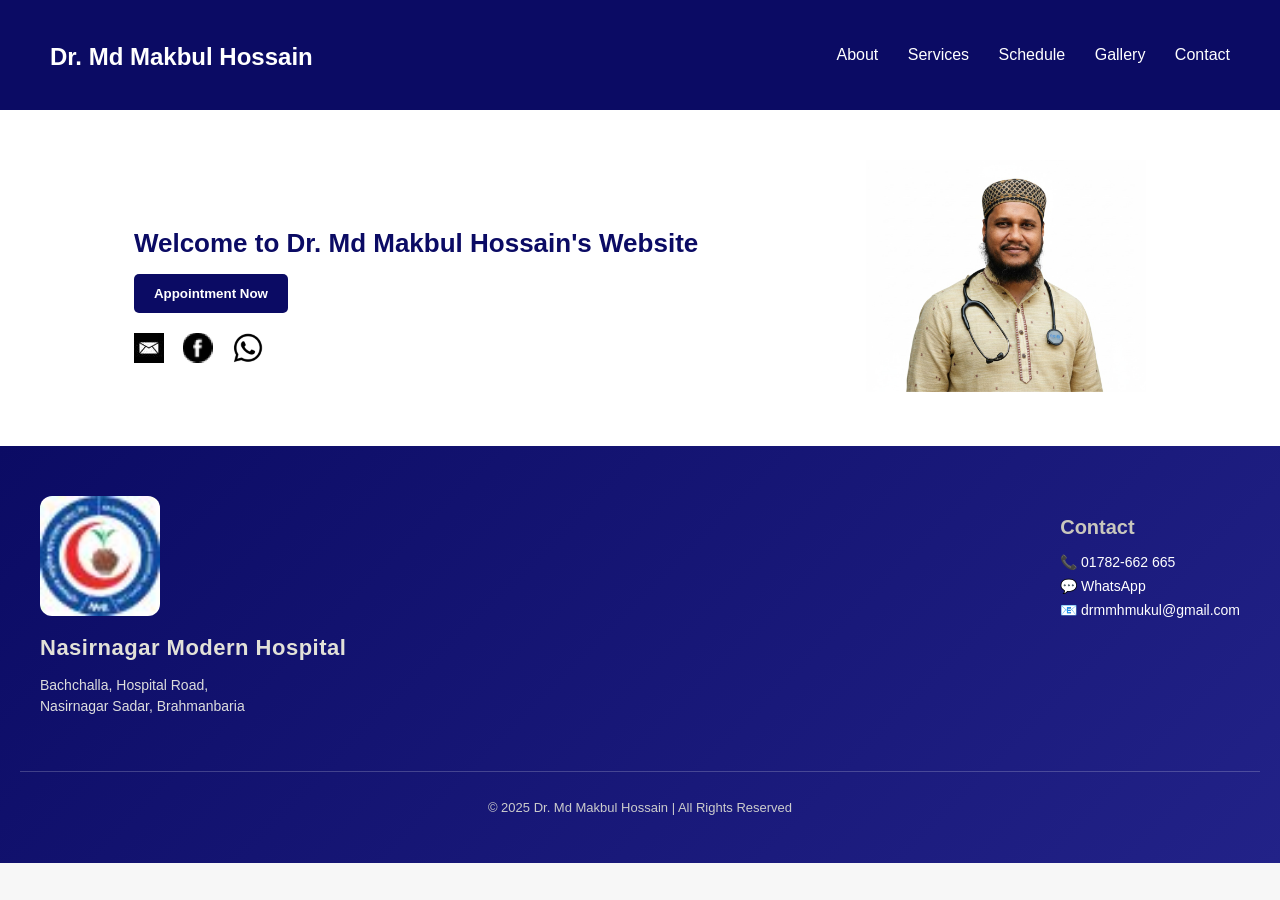
==== index.html @ 7a0e503d "Initial-Cleaned All files" ====
<!DOCTYPE html>
<html lang="en">
<head>
  <meta charset="UTF-8" />
  <meta name="viewport" content="width=device-width, initial-scale=1.0"/>
  <title>DR.MD MAKBUL HOSSAIN - personal website</title>
  <link rel="stylesheet" href="assets/style.css">
  <link rel="stylesheet" href="assets/ome.css">
  <link rel="stylesheet" href="assets/ipti.css">
  <link rel="stylesheet" href="assets/maliha.css">
</head>
<body>

<body>

<!-- Header -->
  <header>
    <h1><a href="index.html">Dr. Md Makbul Hossain</a></h1>
    <nav>
      <a href="about.html">About</a>
      <a href="service.html">Services</a>
      <a href="schedule.html">Schedule</a>
      <a href="gallery.html">Gallery</a>
      <a href="contact.html">Contact</a>
    </nav>
  </header>

  <!-- Hero Section -->
  <section class="hero" id="home">
    <div class="hero-text">
      <h2>Welcome to Dr. Md Makbul Hossain's Website</h2>
      <button class="btn" onclick="window.location.href='contact.html'">Appointment Now</button>


      <div class="social-icons">
        <img src="image/msg.jpg" alt="message">
        <img src="image/facebookk.png" alt="facebook">
        <img src="image/whatsappp.png" alt="whatsapp">
      </div>
    </div>
    <div class="hero-img">
      <img src="image/dr1.jpg" alt="Doctor" width="280">
    </div>
  </section>

 <!-- Where footer will appear -->
<div id="footer"></div>

<!-- Load footer.html -->
<script>
  fetch("footer.html")
    .then(response => response.text())
    .then(data => {
      document.getElementById("footer").innerHTML = data;
    });
</script>

</body>
</html>
---- assets/style.css ----
/* =====================================================
   GLOBAL STYLES (Shared across all pages)
===================================================== */
body {
  font-family: Arial, sans-serif;
  margin: 0;
  padding: 0;
  background: #f7f7f7;
  color: #333;
}

h2 {
  color: #0b0b64;
  margin-bottom: 10px;
}

a {
  text-decoration: none;
}

/* =====================================================
   HEADER & NAVBAR (Shared + Hover Effects)
===================================================== */
header {
  display: flex;
  justify-content: space-between;
  align-items: center;
  padding: 15px 50px;
  background-color: #0b0b64; /* Navy blue */
  color: white;
}

header h1 a {
  color: white;
  font-size: 24px;
  font-weight: bold;
  transition: transform 0.3s ease, color 0.3s ease;
}

header h1 a:hover {
  transform: scale(1.15) rotate(-3deg);
  color: #eeede7; /* Gold color on hover */
}

header nav a {
  color: white;
  margin-left: 25px;
  font-weight: 500;
  position: relative;
  padding: 5px 0;
  transition: all 0.3s ease;
}

/* Animated underline for nav links */
header nav a::after {
  content: '';
  position: absolute;
  width: 0;
  height: 2px;
  bottom: 0;
  left: 50%;
  background-color: #eeebdd;
  transition: all 0.3s ease;
  border-radius: 1px;
}

header nav a:hover::after {
  width: 100%;
  left: 0;
}

header nav a:hover {
  transform: translateY(-5px) scale(1.05);
  color: #e4e2d8;
  text-shadow: 0 0 8px #e9e6d9, 0 0 12px #fff;
}



/* =====================================================
   FOOTER (Shared / Enhanced Premium Look)
===================================================== */
.footer {
  background: linear-gradient(135deg, #0b0b64, #222288);
  color: #fff;
  padding: 50px 20px 20px;
  font-family: 'Arial', sans-serif;
  position: relative;
}

.footer-container {
  display: flex;
  flex-wrap: wrap;
  justify-content: space-between;
  max-width: 1200px;
  margin: 0 auto;
  gap: 30px;
}

/* Logo Section */
.footer-logo img {
  width: 120px;
  border-radius: 12px;
  margin-bottom: 15px;
  transition: transform 0.3s ease;
}

.footer-logo img:hover {
  transform: scale(1.1);
}

.footer-logo h3 {
  margin: 0 0 10px;
  font-size: 22px;
  font-weight: bold;
  letter-spacing: 0.5px;
  color: #e2e1d8;
}

.footer-logo p {
  line-height: 1.5;
  color: #ddd;
  font-size: 14px;
}

/* Contact Section */
.footer-contact h3 {
  font-size: 20px;
  margin-bottom: 15px;
  color: #c9c7bd;
}

.footer-contact p {
  margin: 8px 0;
  font-size: 14px;
  transition: color 0.3s ease;
}

.footer-contact a {
  color: #fff;
  transition: color 0.3s ease, transform 0.3s ease;
}

.footer-contact a:hover {
  color: #c7c6c2;
  transform: translateX(5px);
}

/* Footer Bottom Bar */
.footer-bottom {
  text-align: center;
  padding: 15px 10px;
  margin-top: 40px;
  border-top: 1px solid rgba(255,255,255,0.2);
  font-size: 13px;
  color: #ccc;
}

/* =====================================================
   RESPONSIVE - HEADER & NAVBAR (Shared)
===================================================== */
@media (max-width: 768px) {
  header {
    flex-direction: column;
    gap: 15px;
    text-align: center;
  }

  header nav a {
    margin-left: 10px;
  }
}



/* =====================================================
   RESPONSIVE - FOOTER (Shared)
===================================================== */
@media (max-width: 768px) {
  .footer-container {
    flex-direction: column;
    align-items: center;
    text-align: center;
  }

  .footer-logo img {
    margin-bottom: 20px;
  }

  .footer-logo h3, .footer-contact h3 {
    font-size: 18px;
  }
}
---- assets/ome.css ----
/* =====================================================
   HERO SECTION (index.html)
===================================================== */
.hero {
  display: flex;
  align-items: center;
  justify-content: space-around;
  padding: 50px;
  background: white;
}

.hero-text {
  max-width: 50%;
}

.hero-text h2 {
  font-size: 26px;
  margin-bottom: 15px;
}

.btn {
  background: #0b0b64;
  color: white;
  padding: 12px 20px;
  border: none;
  border-radius: 5px;
  cursor: pointer;
  font-weight: bold;
  transition: background 0.3s ease;
}

.btn:hover {
  background: #222288;
}

/* Social Icons */
.social-icons {
  margin-top: 20px;
}

.social-icons img {
  margin-right: 15px;
  width: 30px;
  cursor: pointer;
}

/* =====================================================
   RESPONSIVE - HERO SECTION (index.html)
===================================================== */
@media (max-width: 768px) {
  .hero {
    flex-direction: column;
    text-align: center;
    padding: 30px;
  }

  .hero-text {
    max-width: 100%;
    margin-bottom: 20px;
  }
}

@media (max-width: 480px) {
  .hero-text h2 {
    font-size: 22px;
  }

  .btn {
    padding: 10px 16px;
    font-size: 14px;
  }

  .hero-img img {
    width: 220px;
  }
}


/* =====================================================
   ABOUT SECTION (about.html / index.html)
===================================================== */
.about {
  display: flex;
  justify-content: space-between;
  align-items: flex-start;
  padding: 50px;
  background: white;
  margin-top: 20px;
}

.about-text {
  width: 60%;
}

.about-img img {
  width: 280px;
  border-radius: 10px;
}

.credentials,
.philosophy {
  margin-top: 20px;
}



/* =====================================================
   RESPONSIVE - ABOUT SECTION (about.html / index.html)
===================================================== */
@media (max-width: 768px) {
  .about {
    flex-direction: column;
    align-items: center;
    padding: 30px 20px;
  }

  .about-text {
    width: 100%;
  }

  .about-img img {
    margin-top: 20px;
  }
}

@media (max-width: 480px) {
  .about-text h2 {
    font-size: 24px;
  }
}
---- assets/ipti.css ----
/* =====================================================
   SERVICES PAGE (service.html)
===================================================== */
#services h2 {
  text-align: center;
  font-size: 32px;
  margin: 50px 0 30px;
  font-weight: bold;
  color: #0b0b64;
}

#services .grid {
  display: grid;
  grid-template-columns: repeat(auto-fit, minmax(280px, 1fr));
  gap: 30px;
  padding: 0 50px 50px;
}

#services .card img {
  width: 100%;
  height: 200px;
  object-fit: cover;
  transition: transform 0.3s ease, filter 0.3s ease;
}

#services .card-content h3 {
  font-size: 20px;
  margin-bottom: 15px;
  font-weight: 600;
}

#services .card-content a {
  display: inline-block;
  padding: 10px 22px;
  border-radius: 6px;
  font-weight: bold;
  transition: all 0.3s ease;
}

#services .card-content a:hover {
  background: #ffd700;
  color: #0b0b64;
  transform: scale(1.05);
  box-shadow: 0 4px 15px rgba(0,0,0,0.2);
}

#services .card:hover img {
  transform: scale(1.05);
  filter: brightness(1.05);
}




/* =====================================================
   RESPONSIVE - SERVICES PAGE (service.html)
===================================================== */
@media (max-width: 768px) {
  #services .grid {
    padding: 0 30px 30px;
  }
}

@media (max-width: 480px) {
  #services h2 {
    font-size: 26px;
    margin: 40px 0 20px;
  }

  #services .card-content h3 {
    font-size: 18px;
  }

  #services .card-content a {
    padding: 8px 16px;
    font-size: 14px;
  }

  #services .card img {
    height: 180px;
  }
}

/* =====================================================
   GALLERY / CHARITY /  (grid layout)
===================================================== */
section h2 {
  text-align: center;
  font-size: 28px;
  margin: 40px 0 20px;
  color: #0b0b64;
}

.grid {
  display: grid;
  grid-template-columns: repeat(auto-fit, minmax(280px, 1fr));
  gap: 30px;
  padding: 0 50px 50px;
}

.card {
  background: #fff;
  border-radius: 10px;
  overflow: hidden;
  box-shadow: 0 6px 15px rgba(0,0,0,0.1);
  transition: transform 0.3s ease, box-shadow 0.3s ease;
  position: relative;
}

.card img {
  width: 100%;
  display: block;
  transition: transform 0.3s ease;
}

.card-content {
  padding: 20px;
  text-align: center;
}

.card-content h3 {
  margin-bottom: 15px;
  color: #0b0b64;
}

.card-content a {
  text-decoration: none;
  color: #fff;
  background: #0b0b64;
  padding: 10px 20px;
  border-radius: 5px;
  font-weight: bold;
  transition: background 0.3s ease, transform 0.3s ease;
}

.card-content a:hover {
  background: #ffd700;
  color: #0b0b64;
  transform: scale(1.05);
}

.card:hover {
  transform: translateY(-10px);
  box-shadow: 0 12px 25px rgba(0,0,0,0.2);
}

.card:hover img {
  transform: scale(1.05);
}




/* =====================================================
   RESPONSIVE - GALLERY / CHARITY / 
===================================================== */
@media (max-width: 768px) {
  .grid {
    padding: 0 30px 30px;
    gap: 20px;
  }
}

@media (max-width: 480px) {
  section h2 {
    font-size: 26px;
    margin: 30px 0 15px;
  }

  .card-content h3 {
    font-size: 18px;
    margin-bottom: 10px;
  }

  .card-content a {
    padding: 8px 16px;
    font-size: 14px;
  }

  .card img {
    height: 180px;
  }
}
---- assets/maliha.css ----
/* =====================================================
   SCHEDULE PAGE (schedule.html)
===================================================== */
body.schedule-page {
  background: #f5f8fc;
  color: #222;
}

.container {
  max-width: 900px;
  margin: 30px auto;
  background: white;
  padding: 30px;
  border-radius: 10px;
  box-shadow: 0px 0px 10px rgba(0,0,0,0.1);
}

.doctor-info {
  display: flex;
  align-items: center;
  justify-content: space-between;
  flex-wrap: wrap;
  margin-bottom: 30px;
}

.doctor-info img {
  width: 200px;
  border-radius: 10px;
}

.doctor-details {
  max-width: 600px;
}

.schedule, .contact {
  padding: 20px;
  margin: 20px 0;
  border-radius: 8px;
}

.schedule {
  background: #eaf3ff;
  border-left: 5px solid #0b4c9c;
}

.schedule h3, .contact h3 {
  margin-top: 0;
  color: #0b4c9c;
}

.highlight {
  font-weight: bold;
  color: #0b4c9c;
}

/* =====================================================
   RESPONSIVE - SCHEDULE PAGE (schedule.html)
===================================================== */
@media (max-width: 768px) {
  .doctor-info {
    flex-direction: column;
    align-items: center;
  }

  .doctor-info img {
    margin-bottom: 20px;
  }

  .container {
    padding: 20px;
  }
}

@media (max-width: 480px) {
  .doctor-details h2 {
    font-size: 20px;
  }

  .schedule, .contact {
    padding: 15px;
  }
}


/* =====================================================
   CONTACT PAGE (contact.html)
===================================================== */

/*............code...........*/
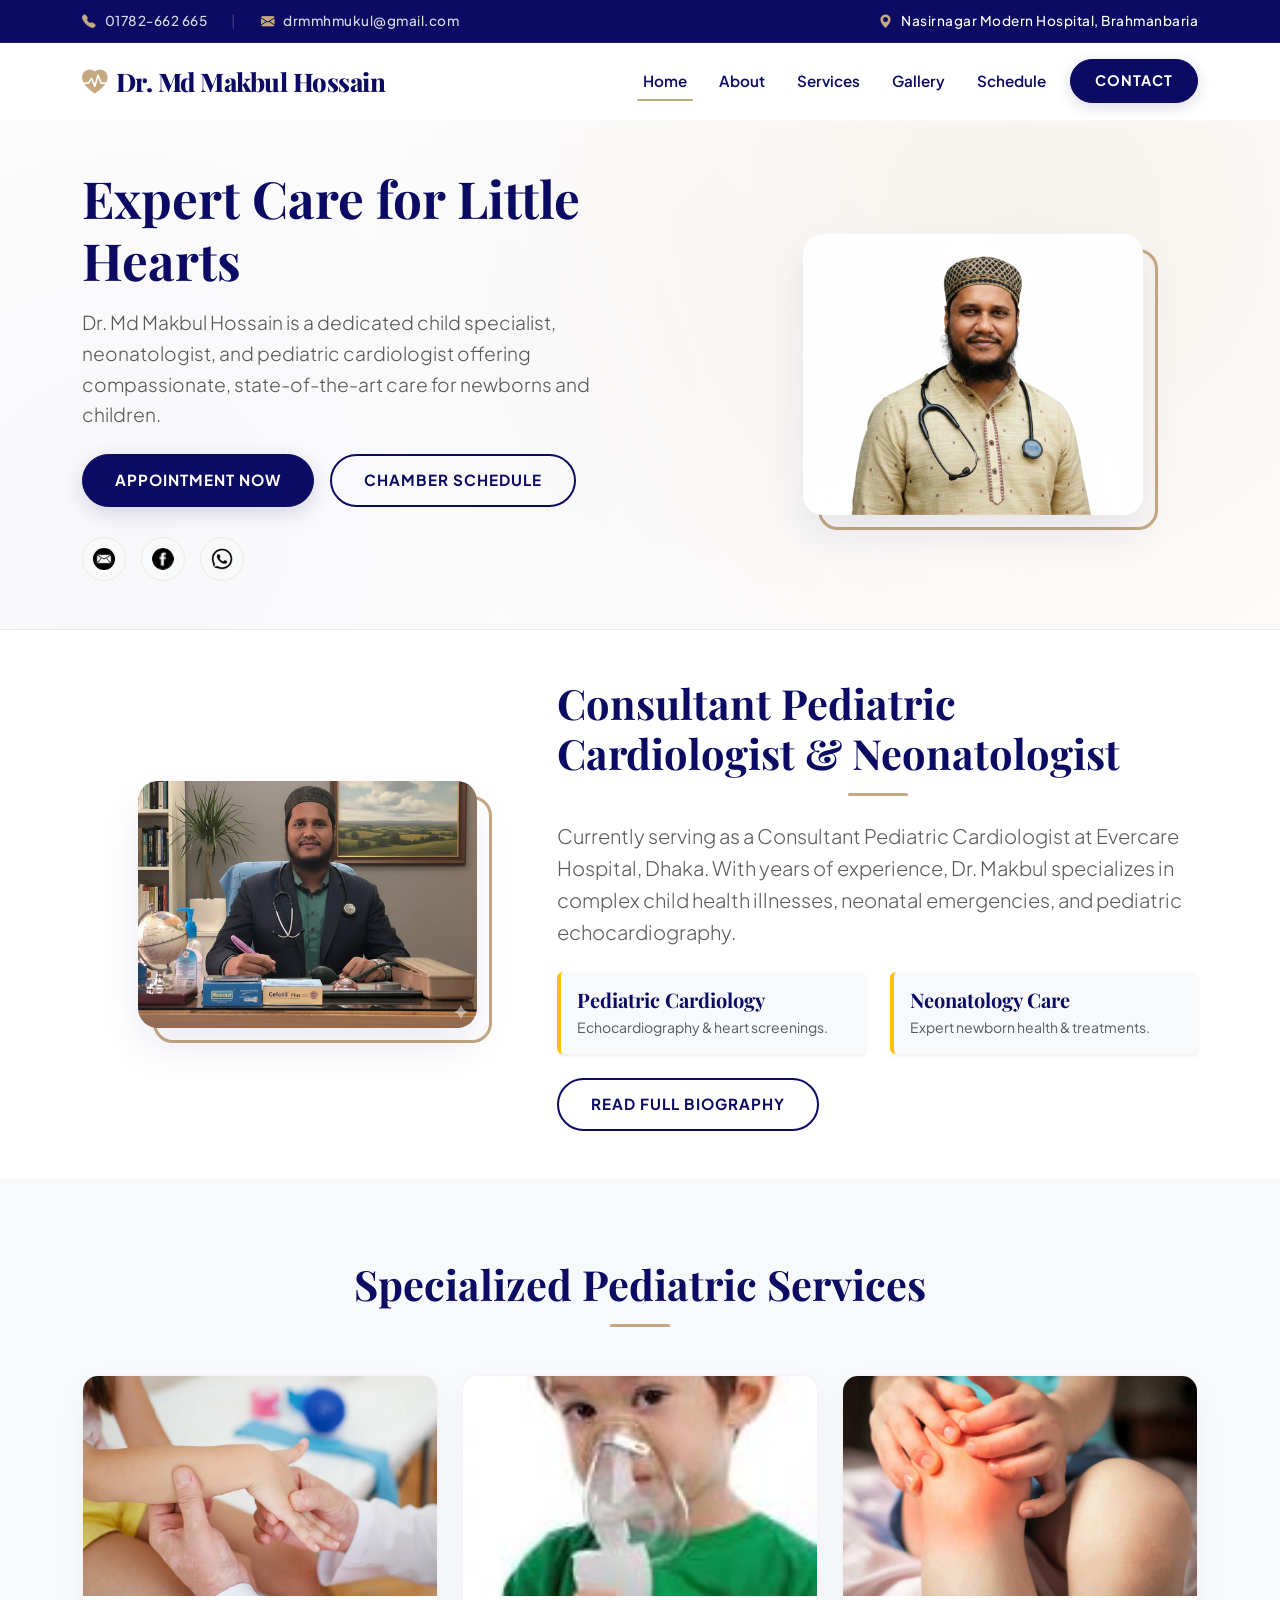
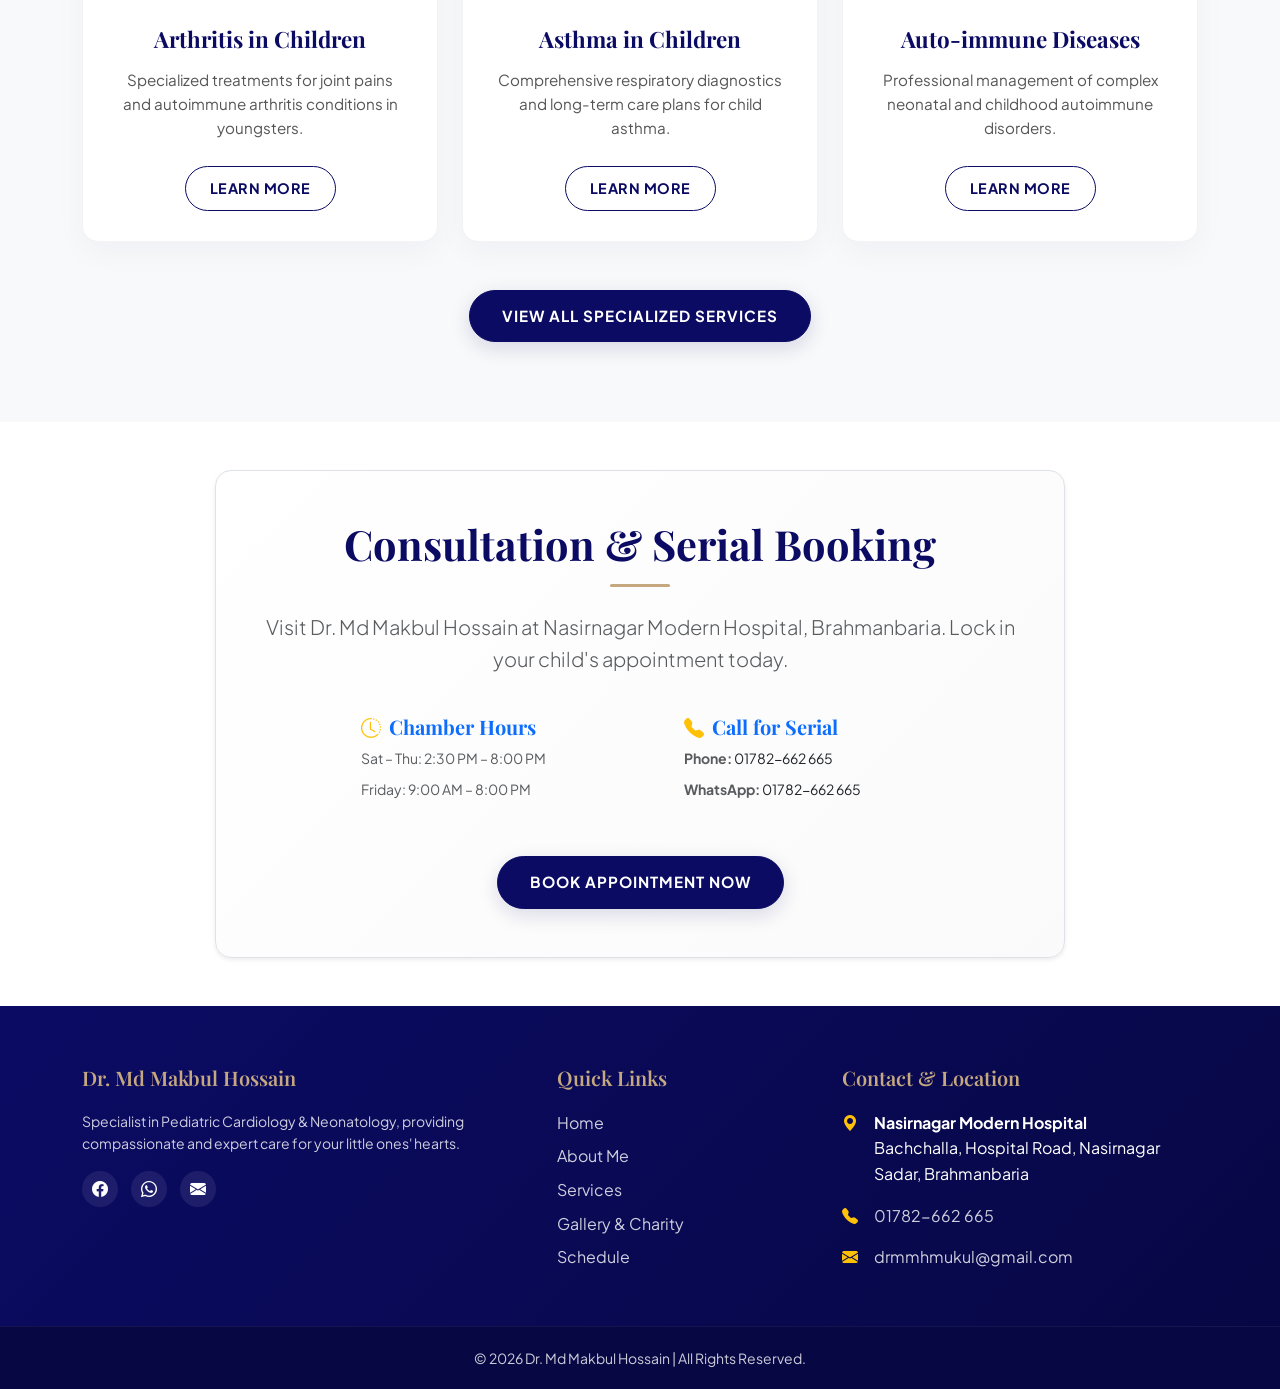
==== commit 434d13e8: "Chic and classy redesign, scroll reveals, layout consistency, and link fixes" ====
--- a/index.html
+++ b/index.html
@@ -1,60 +1,277 @@
-
 <!DOCTYPE html>
 <html lang="en">
 <head>
   <meta charset="UTF-8" />
   <meta name="viewport" content="width=device-width, initial-scale=1.0"/>
-  <title>DR.MD MAKBUL HOSSAIN - personal website</title>
+  <title>Dr. Md Makbul Hossain - Pediatric Cardiologist & Neonatologist</title>
+  
+  <!-- Bootstrap 5 & Icons -->
+  <link href="https://cdn.jsdelivr.net/npm/bootstrap@5.3.3/dist/css/bootstrap.min.css" rel="stylesheet">
+  <link href="https://cdn.jsdelivr.net/npm/bootstrap-icons@1.11.1/font/bootstrap-icons.css" rel="stylesheet">
+  
+  <!-- Custom Stylesheets -->
   <link rel="stylesheet" href="assets/style.css">
-  <link rel="stylesheet" href="assets/ome.css">
-  <link rel="stylesheet" href="assets/ipti.css">
   <link rel="stylesheet" href="assets/maliha.css">
 </head>
 <body>
 
-<body>
-
-<!-- Header -->
-  <header>
-    <h1><a href="index.html">Dr. Md Makbul Hossain</a></h1>
-    <nav>
-      <a href="about.html">About</a>
-      <a href="service.html">Services</a>
-      <a href="schedule.html">Schedule</a>
-      <a href="gallery.html">Gallery</a>
-      <a href="contact.html">Contact</a>
-    </nav>
-  </header>
+  <!-- Top Bar -->
+  <div id="top-bar" class="d-none d-md-block">
+    <div class="container d-flex align-items-center justify-content-between flex-wrap">
+      <div class="d-flex align-items-center gap-4 flex-wrap">
+        <a href="tel:+8801782662665" class="top-link">
+          <i class="bi bi-telephone-fill me-2"></i>01782-662 665
+        </a>
+        <span class="divider">|</span>
+        <a href="mailto:drmmhmukul@gmail.com" class="top-link">
+          <i class="bi bi-envelope-fill me-2"></i>drmmhmukul@gmail.com
+        </a>
+      </div>
+      <div class="d-flex align-items-center gap-2">
+        <i class="bi bi-geo-alt-fill"></i>
+        <span>Nasirnagar Modern Hospital, Brahmanbaria</span>
+      </div>
+    </div>
+  </div>
+
+  <!-- Navbar -->
+  <nav id="navbar" class="navbar navbar-expand-lg bg-white sticky-top">
+    <div class="container">
+      <a class="navbar-brand d-flex align-items-center" href="index.html">
+        <i class="bi bi-heart-pulse-fill me-2"></i>
+        <span>Dr. Md Makbul Hossain</span>
+      </a>
+
+      <button class="navbar-toggler" type="button" data-bs-toggle="collapse"
+              data-bs-target="#navbarNav" aria-controls="navbarNav"
+              aria-expanded="false" aria-label="Toggle navigation">
+        <span class="navbar-toggler-icon"></span>
+      </button>
+
+      <div class="collapse navbar-collapse" id="navbarNav">
+        <ul class="navbar-nav ms-auto align-items-lg-center">
+          <li class="nav-item"><a class="nav-link" href="index.html">Home</a></li>
+          <li class="nav-item"><a class="nav-link" href="about.html">About</a></li>
+          <li class="nav-item"><a class="nav-link" href="service.html">Services</a></li>
+          <li class="nav-item"><a class="nav-link" href="gallery.html">Gallery</a></li>
+          <li class="nav-item"><a class="nav-link" href="schedule.html">Schedule</a></li>
+          <li class="nav-item ms-lg-2">
+            <a class="btn btn-primary nav-cta" href="contact.html">Contact</a>
+          </li>
+        </ul>
+      </div>
+    </div>
+  </nav>
 
   <!-- Hero Section -->
-  <section class="hero" id="home">
-    <div class="hero-text">
-      <h2>Welcome to Dr. Md Makbul Hossain's Website</h2>
-      <button class="btn" onclick="window.location.href='contact.html'">Appointment Now</button>
-
-
-      <div class="social-icons">
-        <img src="image/msg.jpg" alt="message">
-        <img src="image/facebookk.png" alt="facebook">
-        <img src="image/whatsappp.png" alt="whatsapp">
-      </div>
-    </div>
-    <div class="hero-img">
-      <img src="image/dr1.jpg" alt="Doctor" width="280">
-    </div>
-  </section>
-
- <!-- Where footer will appear -->
-<div id="footer"></div>
-
-<!-- Load footer.html -->
-<script>
-  fetch("footer.html")
-    .then(response => response.text())
-    .then(data => {
-      document.getElementById("footer").innerHTML = data;
-    });
-</script>
-
+  <section class="hero py-5" id="home">
+    <div class="container">
+      <div class="row align-items-center">
+        <!-- Hero Text -->
+        <div class="col-lg-7 hero-text text-start reveal-left">
+          <h2 class="mb-3">Expert Care for Little Hearts</h2>
+          <p class="lead mb-4">
+            Dr. Md Makbul Hossain is a dedicated child specialist, neonatologist, and pediatric cardiologist offering compassionate, state-of-the-art care for newborns and children.
+          </p>
+          <div class="d-flex flex-wrap gap-3">
+            <a href="contact.html" class="btn btn-chic">Appointment Now</a>
+            <a href="schedule.html" class="btn btn-chic-outline">Chamber Schedule</a>
+          </div>
+          
+          <div class="social-icons">
+            <a href="mailto:drmmhmukul@gmail.com"><img src="image/msg.jpg" alt="message"></a>
+            <a href="https://www.facebook.com/DrMakbul/" target="_blank"><img src="image/facebookk.png" alt="facebook"></a>
+            <a href="https://wa.me/8801782662665" target="_blank"><img src="image/whatsappp.png" alt="whatsapp"></a>
+          </div>
+        </div>
+        
+        <!-- Hero Image -->
+        <div class="col-lg-5 text-center mt-5 mt-lg-0 reveal-right">
+          <div class="hero-img d-inline-block">
+            <img src="image/dr1.jpg" alt="Dr. Md Makbul Hossain" class="img-fluid" width="340">
+          </div>
+        </div>
+      </div>
+    </div>
+  </section>
+
+  <!-- About Teaser Section -->
+  <section class="py-5" style="border-top: 1px solid var(--color-border);">
+    <div class="container">
+      <div class="row align-items-center">
+        <!-- Image Col -->
+        <div class="col-lg-5 text-center mb-5 mb-lg-0 reveal-left">
+          <div class="about-img d-inline-block w-75">
+            <img src="image/dr2.jpg" alt="Dr. Md Makbul Hossain" class="img-fluid">
+          </div>
+        </div>
+        <!-- Text Col -->
+        <div class="col-lg-7 reveal-right">
+          <h2 class="section-title text-start mb-4">Consultant Pediatric Cardiologist & Neonatologist</h2>
+          <p class="lead text-muted mb-4">
+            Currently serving as a Consultant Pediatric Cardiologist at Evercare Hospital, Dhaka. With years of experience, Dr. Makbul specializes in complex child health illnesses, neonatal emergencies, and pediatric echocardiography.
+          </p>
+          <div class="row g-4 mb-4">
+            <div class="col-sm-6">
+              <div class="p-3 border-start border-4 border-warning bg-light rounded shadow-sm">
+                <h5 class="fw-bold mb-1">Pediatric Cardiology</h5>
+                <p class="small text-muted mb-0">Echocardiography & heart screenings.</p>
+              </div>
+            </div>
+            <div class="col-sm-6">
+              <div class="p-3 border-start border-4 border-warning bg-light rounded shadow-sm">
+                <h5 class="fw-bold mb-1">Neonatology Care</h5>
+                <p class="small text-muted mb-0">Expert newborn health & treatments.</p>
+              </div>
+            </div>
+          </div>
+          <a href="about.html" class="btn btn-chic-outline">Read Full Biography</a>
+        </div>
+      </div>
+    </div>
+  </section>
+
+  <!-- Services Preview Section -->
+  <section class="py-5-chic text-center" style="background: var(--color-bg-light);">
+    <div class="container">
+      <h2 class="section-title text-center mb-5 reveal-scale">Specialized Pediatric Services</h2>
+      
+      <div class="row g-4">
+        <!-- Service Card 1 -->
+        <div class="col-md-4 reveal reveal-scale delay-100">
+          <div class="card h-100">
+            <img src="image/kids-arthritis-1200x630 (1).webp" class="card-img-top" alt="Arthritis in Children">
+            <div class="card-content">
+              <h3>Arthritis in Children</h3>
+              <p>Specialized treatments for joint pains and autoimmune arthritis conditions in youngsters.</p>
+              <a href="service.html">Learn More</a>
+            </div>
+          </div>
+        </div>
+        
+        <!-- Service Card 2 -->
+        <div class="col-md-4 reveal reveal-scale delay-200">
+          <div class="card h-100">
+            <img src="image/download.jpg" class="card-img-top" alt="Asthma in Children">
+            <div class="card-content">
+              <h3>Asthma in Children</h3>
+              <p>Comprehensive respiratory diagnostics and long-term care plans for child asthma.</p>
+              <a href="service.html">Learn More</a>
+            </div>
+          </div>
+        </div>
+        
+        <!-- Service Card 3 -->
+        <div class="col-md-4 reveal reveal-scale delay-300">
+          <div class="card h-100">
+            <img src="image/1632287811juv.webp" class="card-img-top" alt="Auto-immune Diseases">
+            <div class="card-content">
+              <h3>Auto-immune Diseases</h3>
+              <p>Professional management of complex neonatal and childhood autoimmune disorders.</p>
+              <a href="service.html">Learn More</a>
+            </div>
+          </div>
+        </div>
+      </div>
+      
+      <div class="mt-5 reveal-scale">
+        <a href="service.html" class="btn btn-chic">View All Specialized Services</a>
+      </div>
+    </div>
+  </section>
+
+  <!-- Chamber Schedule Section -->
+  <section class="py-5 bg-white text-center">
+    <div class="container reveal">
+      <div class="p-5 rounded-4 shadow-sm mx-auto border" style="max-width: 850px; background: linear-gradient(135deg, #ffffff 0%, #fafafa 100%);">
+        <h2 class="section-title mb-4">Consultation & Serial Booking</h2>
+        <p class="lead text-muted mb-4">
+          Visit Dr. Md Makbul Hossain at Nasirnagar Modern Hospital, Brahmanbaria. Lock in your child's appointment today.
+        </p>
+        <div class="row justify-content-center text-start g-4 py-3">
+          <div class="col-md-5 offset-md-1">
+            <h5 class="fw-bold text-primary"><i class="bi bi-clock-history me-2 text-warning"></i>Chamber Hours</h5>
+            <ul class="list-unstyled text-muted small">
+              <li class="mb-2"><span class="highlight">Sat – Thu:</span> 2:30 PM – 8:00 PM</li>
+              <li><span class="highlight">Friday:</span> 9:00 AM – 8:00 PM</li>
+            </ul>
+          </div>
+          <div class="col-md-5">
+            <h5 class="fw-bold text-primary"><i class="bi bi-telephone-fill me-2 text-warning"></i>Call for Serial</h5>
+            <ul class="list-unstyled text-muted small">
+              <li class="mb-2"><strong>Phone:</strong> <a href="tel:+8801782662665" class="text-dark">01782-662 665</a></li>
+              <li><strong>WhatsApp:</strong> <a href="https://wa.me/8801782662665" class="text-dark" target="_blank">01782-662 665</a></li>
+            </ul>
+          </div>
+        </div>
+        <div class="mt-4">
+          <a href="contact.html" class="btn btn-chic">Book Appointment Now</a>
+        </div>
+      </div>
+    </div>
+  </section>
+
+  <!-- Embedded Footer -->
+  <footer>
+    <div class="container">
+      <div class="row gy-4">
+        <!-- Col 1 -->
+        <div class="col-lg-5 col-md-12">
+          <h5>Dr. Md Makbul Hossain</h5>
+          <p>
+            Specialist in Pediatric Cardiology & Neonatology, providing compassionate and expert care for your little ones' hearts.
+          </p>
+          <div class="social-icons mt-3">
+            <a href="https://www.facebook.com/DrMakbul/" aria-label="Facebook"><i class="bi bi-facebook"></i></a>
+            <a href="https://wa.me/8801782662665" target="_blank" aria-label="WhatsApp"><i class="bi bi-whatsapp"></i></a>
+            <a href="mailto:drmmhmukul@gmail.com" aria-label="Email"><i class="bi bi-envelope-fill"></i></a>
+          </div>
+        </div>
+
+        <!-- Col 2 -->
+        <div class="col-lg-3 col-md-6">
+          <h5>Quick Links</h5>
+          <ul class="list-unstyled">
+            <li class="mb-2"><a href="index.html">Home</a></li>
+            <li class="mb-2"><a href="about.html">About Me</a></li>
+            <li class="mb-2"><a href="service.html">Services</a></li>
+            <li class="mb-2"><a href="gallery.html">Gallery & Charity</a></li>
+            <li class="mb-2"><a href="schedule.html">Schedule</a></li>
+          </ul>
+        </div>
+
+        <!-- Col 3 -->
+        <div class="col-lg-4 col-md-6">
+          <h5>Contact & Location</h5>
+          <ul class="list-unstyled">
+            <li class="d-flex mb-3">
+              <i class="bi bi-geo-alt-fill me-3 text-warning"></i>
+              <span><strong>Nasirnagar Modern Hospital</strong><br>Bachchalla, Hospital Road, Nasirnagar Sadar, Brahmanbaria</span>
+            </li>
+            <li class="d-flex mb-3">
+              <i class="bi bi-telephone-fill me-3 text-warning"></i>
+              <a href="tel:+8801782662665">01782-662 665</a>
+            </li>
+            <li class="d-flex">
+              <i class="bi bi-envelope-fill me-3 text-warning"></i>
+              <a href="mailto:drmmhmukul@gmail.com">drmmhmukul@gmail.com</a>
+            </li>
+          </ul>
+        </div>
+      </div>
+    </div>
+
+    <div class="footer-bottom">
+      <div class="container text-center">
+        <p class="mb-0">&copy; 2026 Dr. Md Makbul Hossain | All Rights Reserved.</p>
+      </div>
+    </div>
+  </footer>
+
+  <!-- Bootstrap Bundle JS -->
+  <script src="https://cdn.jsdelivr.net/npm/bootstrap@5.3.3/dist/js/bootstrap.bundle.min.js"></script>
+  
+  <!-- Custom Scroll Reveal & Theme Interactions -->
+  <script src="assets/maliha.js"></script>
 </body>
 </html>
--- a/assets/style.css
+++ b/assets/style.css
@@ -1,45 +1,137 @@
-/* =====================================================
-   GLOBAL STYLES (Shared across all pages)
-===================================================== */
+@import url('https://fonts.googleapis.com/css2?family=Playfair+Display:ital,wght@0,400..900;1,400..900&family=Plus+Jakarta+Sans:ital,wght@0,200..800;1,200..800&display=swap');
+
+/* =====================================================
+   GLOBAL DESIGN TOKENS & VARIABLES
+   ===================================================== */
+:root {
+  --font-heading: 'Playfair Display', serif;
+  --font-body: 'Plus Jakarta Sans', sans-serif;
+  
+  --color-primary: #0b0b64;        /* Deep Navy */
+  --color-primary-dark: #070744;   /* Darker Navy */
+  --color-accent: #c5a880;         /* Chic Gold / Champagne */
+  --color-accent-hover: #b3946a;   /* Slightly darker gold */
+  --color-bg-light: #f8f9fa;       /* Very light cool gray */
+  --color-bg-white: #ffffff;
+  --color-text-dark: #222222;
+  --color-text-muted: #555555;
+  --color-border: #eaeaea;
+
+  --transition-smooth: all 0.4s cubic-bezier(0.16, 1, 0.3, 1);
+  --shadow-soft: 0 10px 30px rgba(11, 11, 100, 0.04);
+  --shadow-hover: 0 20px 40px rgba(11, 11, 100, 0.08);
+  --border-radius: 12px;
+}
+
+/* =====================================================
+   BASE HTML ELEMENTS
+   ===================================================== */
 body {
-  font-family: Arial, sans-serif;
+  font-family: var(--font-body);
   margin: 0;
   padding: 0;
-  background: #f7f7f7;
-  color: #333;
-}
-
-h2 {
-  color: #0b0b64;
-  margin-bottom: 10px;
+  background-color: var(--color-bg-white);
+  color: var(--color-text-dark);
+  scroll-behavior: smooth;
+  line-height: 1.6;
+}
+
+h1, h2, h3, h4, h5, h6 {
+  font-family: var(--font-heading);
+  color: var(--color-primary);
+  font-weight: 700;
 }
 
 a {
   text-decoration: none;
-}
-
-/* =====================================================
-   HEADER & NAVBAR (Shared + Hover Effects)
-===================================================== */
+  color: inherit;
+  transition: var(--transition-smooth);
+}
+
+/* Custom Sleek Scrollbar */
+::-webkit-scrollbar {
+  width: 10px;
+}
+::-webkit-scrollbar-track {
+  background: var(--color-bg-light);
+}
+::-webkit-scrollbar-thumb {
+  background: var(--color-primary);
+  border-radius: 5px;
+  border: 2px solid var(--color-bg-light);
+}
+::-webkit-scrollbar-thumb:hover {
+  background: var(--color-accent);
+}
+
+/* =====================================================
+   SCROLL REVEAL ANIMATIONS (Intersection Observer)
+   ===================================================== */
+.reveal {
+  opacity: 0;
+  transform: translateY(35px);
+  transition: opacity 0.8s cubic-bezier(0.16, 1, 0.3, 1), transform 0.8s cubic-bezier(0.16, 1, 0.3, 1);
+}
+.reveal.reveal-active {
+  opacity: 1;
+  transform: translateY(0);
+}
+
+.reveal-left {
+  opacity: 0;
+  transform: translateX(-40px);
+  transition: opacity 0.8s cubic-bezier(0.16, 1, 0.3, 1), transform 0.8s cubic-bezier(0.16, 1, 0.3, 1);
+}
+.reveal-left.reveal-active {
+  opacity: 1;
+  transform: translateX(0);
+}
+
+.reveal-right {
+  opacity: 0;
+  transform: translateX(40px);
+  transition: opacity 0.8s cubic-bezier(0.16, 1, 0.3, 1), transform 0.8s cubic-bezier(0.16, 1, 0.3, 1);
+}
+.reveal-right.reveal-active {
+  opacity: 1;
+  transform: translateX(0);
+}
+
+.reveal-scale {
+  opacity: 0;
+  transform: scale(0.95);
+  transition: opacity 0.8s cubic-bezier(0.16, 1, 0.3, 1), transform 0.8s cubic-bezier(0.16, 1, 0.3, 1);
+}
+.reveal-scale.reveal-active {
+  opacity: 1;
+  transform: scale(1);
+}
+
+/* Stagger delays for grid items */
+.delay-100 { transition-delay: 0.1s; }
+.delay-200 { transition-delay: 0.2s; }
+.delay-300 { transition-delay: 0.3s; }
+.delay-400 { transition-delay: 0.4s; }
+.delay-500 { transition-delay: 0.5s; }
+
+/* =====================================================
+   HEADER & NAVBAR (Fallback/Non-Bootstrap, if any)
+   ===================================================== */
 header {
   display: flex;
   justify-content: space-between;
   align-items: center;
   padding: 15px 50px;
-  background-color: #0b0b64; /* Navy blue */
+  background-color: var(--color-primary);
   color: white;
+  box-shadow: 0 4px 12px rgba(0,0,0,0.08);
 }
 
 header h1 a {
   color: white;
+  font-family: var(--font-heading);
   font-size: 24px;
   font-weight: bold;
-  transition: transform 0.3s ease, color 0.3s ease;
-}
-
-header h1 a:hover {
-  transform: scale(1.15) rotate(-3deg);
-  color: #eeede7; /* Gold color on hover */
 }
 
 header nav a {
@@ -48,10 +140,8 @@
   font-weight: 500;
   position: relative;
   padding: 5px 0;
-  transition: all 0.3s ease;
-}
-
-/* Animated underline for nav links */
+}
+
 header nav a::after {
   content: '';
   position: absolute;
@@ -59,9 +149,8 @@
   height: 2px;
   bottom: 0;
   left: 50%;
-  background-color: #eeebdd;
-  transition: all 0.3s ease;
-  border-radius: 1px;
+  background-color: var(--color-accent);
+  transition: var(--transition-smooth);
 }
 
 header nav a:hover::after {
@@ -70,124 +159,80 @@
 }
 
 header nav a:hover {
-  transform: translateY(-5px) scale(1.05);
-  color: #e4e2d8;
-  text-shadow: 0 0 8px #e9e6d9, 0 0 12px #fff;
-}
-
-
-
-/* =====================================================
-   FOOTER (Shared / Enhanced Premium Look)
-===================================================== */
-.footer {
-  background: linear-gradient(135deg, #0b0b64, #222288);
+  color: var(--color-accent);
+}
+
+/* =====================================================
+   FOOTER (Shared Premium Design)
+   ===================================================== */
+footer {
+  background: linear-gradient(135deg, var(--color-primary), var(--color-primary-dark));
+  color: #ffffff;
+  padding: 60px 0 0;
+  font-family: var(--font-body);
+}
+
+footer h5 {
+  font-family: var(--font-heading);
+  color: var(--color-accent);
+  font-weight: 600;
+  margin-bottom: 20px;
+  font-size: 20px;
+}
+
+footer p {
+  color: rgba(255, 255, 255, 0.8);
+  font-size: 14px;
+}
+
+footer a {
+  color: rgba(255, 255, 255, 0.8);
+  transition: var(--transition-smooth);
+}
+
+footer a:hover {
+  color: var(--color-accent) !important;
+  transform: translateX(3px);
+}
+
+footer .social-icons a {
+  display: inline-flex;
+  align-items: center;
+  justify-content: center;
+  width: 36px;
+  height: 36px;
+  border-radius: 50%;
+  background: rgba(255, 255, 255, 0.08);
   color: #fff;
-  padding: 50px 20px 20px;
-  font-family: 'Arial', sans-serif;
-  position: relative;
-}
-
-.footer-container {
-  display: flex;
-  flex-wrap: wrap;
-  justify-content: space-between;
-  max-width: 1200px;
-  margin: 0 auto;
-  gap: 30px;
-}
-
-/* Logo Section */
-.footer-logo img {
-  width: 120px;
-  border-radius: 12px;
-  margin-bottom: 15px;
-  transition: transform 0.3s ease;
-}
-
-.footer-logo img:hover {
-  transform: scale(1.1);
-}
-
-.footer-logo h3 {
-  margin: 0 0 10px;
-  font-size: 22px;
-  font-weight: bold;
-  letter-spacing: 0.5px;
-  color: #e2e1d8;
-}
-
-.footer-logo p {
-  line-height: 1.5;
-  color: #ddd;
-  font-size: 14px;
-}
-
-/* Contact Section */
-.footer-contact h3 {
-  font-size: 20px;
-  margin-bottom: 15px;
-  color: #c9c7bd;
-}
-
-.footer-contact p {
-  margin: 8px 0;
-  font-size: 14px;
-  transition: color 0.3s ease;
-}
-
-.footer-contact a {
-  color: #fff;
-  transition: color 0.3s ease, transform 0.3s ease;
-}
-
-.footer-contact a:hover {
-  color: #c7c6c2;
-  transform: translateX(5px);
-}
-
-/* Footer Bottom Bar */
+  margin-right: 10px;
+  font-size: 16px;
+  transition: var(--transition-smooth);
+}
+
+footer .social-icons a:hover {
+  background: var(--color-accent);
+  color: var(--color-primary) !important;
+  transform: translateY(-3px) !important;
+}
+
 .footer-bottom {
-  text-align: center;
-  padding: 15px 10px;
+  background-color: var(--color-primary-dark);
+  padding: 20px 0;
   margin-top: 40px;
-  border-top: 1px solid rgba(255,255,255,0.2);
+  border-top: 1px solid rgba(255, 255, 255, 0.05);
   font-size: 13px;
-  color: #ccc;
-}
-
-/* =====================================================
-   RESPONSIVE - HEADER & NAVBAR (Shared)
-===================================================== */
+  color: rgba(255, 255, 255, 0.6);
+}
+
+/* Responsive tweaks */
 @media (max-width: 768px) {
   header {
     flex-direction: column;
     gap: 15px;
     text-align: center;
+    padding: 15px 20px;
   }
-
   header nav a {
-    margin-left: 10px;
+    margin: 0 10px;
   }
 }
-
-
-
-/* =====================================================
-   RESPONSIVE - FOOTER (Shared)
-===================================================== */
-@media (max-width: 768px) {
-  .footer-container {
-    flex-direction: column;
-    align-items: center;
-    text-align: center;
-  }
-
-  .footer-logo img {
-    margin-bottom: 20px;
-  }
-
-  .footer-logo h3, .footer-contact h3 {
-    font-size: 18px;
-  }
-}
--- a/assets/maliha.css
+++ b/assets/maliha.css
@@ -1,89 +1,576 @@
 /* =====================================================
-   SCHEDULE PAGE (schedule.html)
-===================================================== */
-body.schedule-page {
-  background: #f5f8fc;
-  color: #222;
-}
-
-.container {
-  max-width: 900px;
-  margin: 30px auto;
-  background: white;
+   MALIHA.CSS - THEME CUSTOMIZATIONS & COMPONENTS
+   ===================================================== */
+
+/* Colors & Custom Properties */
+:root {
+  --primary-color: #0b0b64;
+  --primary-dark: #070744;
+  --secondary-color: #c5a880; /* Gold */
+  --secondary-light: rgba(197, 168, 128, 0.1);
+  --glass-bg: rgba(255, 255, 255, 0.85);
+  --glass-border: rgba(255, 255, 255, 0.4);
+}
+
+/* ================== GLOBAL TYPOGRAPHY TWEAKS ================== */
+body {
+  font-family: var(--font-body);
+}
+
+h1, h2, h3, h4, h5, h6 {
+  font-family: var(--font-heading);
+}
+
+/* ================== TOP BAR ================== */
+#top-bar {
+  background: var(--primary-color);
+  color: #fff;
+  padding: 10px 0;
+  font-size: 0.85rem;
+  border-bottom: 1px solid rgba(255, 255, 255, 0.08);
+  font-weight: 500;
+  letter-spacing: 0.5px;
+}
+
+#top-bar .top-link {
+  color: rgba(255, 255, 255, 0.85);
+  transition: var(--transition-smooth);
+}
+
+#top-bar .top-link:hover {
+  color: var(--secondary-color);
+}
+
+#top-bar i {
+  color: var(--secondary-color);
+}
+
+#top-bar .divider {
+  color: rgba(255, 255, 255, 0.2);
+}
+
+/* ================== NAVBAR ================== */
+#navbar.navbar {
+  backdrop-filter: blur(12px);
+  -webkit-backdrop-filter: blur(12px);
+  background: var(--glass-bg) !important;
+  border-bottom: 1px solid var(--glass-border);
+  padding: 0.8rem 0;
+  transition: var(--transition-smooth);
+}
+
+#navbar .navbar-brand {
+  font-family: var(--font-heading);
+  font-weight: 800;
+  font-size: 1.6rem;
+  color: var(--primary-color) !important;
+  letter-spacing: -0.5px;
+}
+
+#navbar .navbar-brand i {
+  color: var(--secondary-color);
+}
+
+#navbar .nav-link {
+  color: var(--primary-color) !important;
+  padding: 0.5rem 1rem !important;
+  font-weight: 600;
+  font-size: 0.95rem;
+  position: relative;
+  transition: var(--transition-smooth);
+}
+
+#navbar .nav-link::after {
+  content: '';
+  position: absolute;
+  bottom: 0px;
+  left: 10px;
+  width: 0;
+  height: 2px;
+  background-color: var(--secondary-color);
+  transition: var(--transition-smooth);
+  border-radius: 1px;
+}
+
+#navbar .nav-link:hover::after,
+#navbar .nav-link.active::after {
+  width: calc(100% - 20px);
+}
+
+#navbar .nav-link:hover {
+  color: var(--secondary-color) !important;
+}
+
+/* CTA Navigation Button */
+#navbar .nav-cta {
+  padding: 10px 24px !important;
+  border-radius: 30px !important;
+  font-weight: 700;
+  font-size: 0.9rem;
+  text-transform: uppercase;
+  letter-spacing: 1px;
+  color: #fff !important;
+  background: var(--primary-color) !important;
+  border: 1px solid var(--primary-color) !important;
+  box-shadow: 0 4px 15px rgba(11, 11, 100, 0.15) !important;
+  transition: var(--transition-smooth) !important;
+}
+
+#navbar .nav-cta:hover {
+  background: var(--secondary-color) !important;
+  border-color: var(--secondary-color) !important;
+  color: var(--primary-color) !important;
+  box-shadow: 0 6px 20px rgba(197, 168, 128, 0.3) !important;
+  transform: translateY(-2px);
+}
+
+#navbar .nav-cta::after {
+  display: none !important;
+}
+
+/* Sticky shadow effect */
+.navbar.shadow-sm {
+  box-shadow: 0 10px 30px rgba(11, 11, 100, 0.06) !important;
+}
+
+/* ================== BUTTONS ================== */
+.btn-chic {
+  background: var(--primary-color);
+  color: #fff;
+  padding: 14px 32px;
+  border: 1px solid var(--primary-color);
+  border-radius: 30px;
+  font-weight: 700;
+  font-size: 0.95rem;
+  letter-spacing: 1px;
+  text-transform: uppercase;
+  position: relative;
+  overflow: hidden;
+  z-index: 1;
+  box-shadow: 0 6px 20px rgba(11, 11, 100, 0.15);
+  transition: var(--transition-smooth);
+}
+
+.btn-chic::before {
+  content: '';
+  position: absolute;
+  top: 0;
+  left: 0;
+  width: 0;
+  height: 100%;
+  background: var(--secondary-color);
+  z-index: -1;
+  transition: var(--transition-smooth);
+}
+
+.btn-chic:hover {
+  color: var(--primary-color) !important;
+  border-color: var(--secondary-color);
+  box-shadow: 0 8px 25px rgba(197, 168, 128, 0.3);
+  transform: translateY(-2px);
+}
+
+.btn-chic:hover::before {
+  width: 100%;
+}
+
+.btn-chic-outline {
+  background: transparent;
+  color: var(--primary-color);
+  padding: 13px 32px;
+  border: 2px solid var(--primary-color);
+  border-radius: 30px;
+  font-weight: 700;
+  font-size: 0.95rem;
+  letter-spacing: 1px;
+  text-transform: uppercase;
+  transition: var(--transition-smooth);
+}
+
+.btn-chic-outline:hover {
+  background: var(--primary-color);
+  color: #fff !important;
+  transform: translateY(-2px);
+  box-shadow: 0 6px 20px rgba(11, 11, 100, 0.15);
+}
+
+/* ================== HERO SECTION ================== */
+.hero {
+  position: relative;
+  padding: 100px 0;
+  background: radial-gradient(circle at 80% 20%, rgba(197, 168, 128, 0.15) 0%, rgba(255, 255, 255, 0) 60%), 
+              radial-gradient(circle at 10% 80%, rgba(11, 11, 100, 0.03) 0%, rgba(255, 255, 255, 0) 70%);
+  overflow: hidden;
+  align-items: center;
+  justify-content: space-around;
+  display: flex;
+}
+
+.hero-text h2 {
+  font-size: 3.2rem;
+  line-height: 1.2;
+  margin-bottom: 25px;
+  color: var(--primary-color);
+}
+
+.hero-text p.lead {
+  font-size: 1.2rem;
+  color: var(--color-text-muted);
+  margin-bottom: 35px;
+  max-width: 550px;
+}
+
+.hero-img {
+  position: relative;
+  z-index: 2;
+}
+
+.hero-img::before {
+  content: '';
+  position: absolute;
+  top: 15px;
+  left: 15px;
+  right: -15px;
+  bottom: -15px;
+  border: 3px solid var(--secondary-color);
+  border-radius: 20px;
+  z-index: -1;
+  transition: var(--transition-smooth);
+}
+
+.hero-img:hover::before {
+  transform: translate(-10px, -10px);
+}
+
+.hero-img img {
+  border-radius: 20px;
+  box-shadow: var(--shadow-hover);
+  transition: var(--transition-smooth);
+}
+
+.hero-img:hover img {
+  transform: scale(1.02);
+}
+
+.hero .social-icons {
+  margin-top: 30px;
+  display: flex;
+  gap: 15px;
+}
+
+.hero .social-icons img {
+  width: 44px;
+  height: 44px;
+  padding: 10px;
+  border-radius: 50%;
+  background: var(--color-bg-light);
+  border: 1px solid var(--color-border);
+  cursor: pointer;
+  transition: var(--transition-smooth);
+}
+
+.hero .social-icons img:hover {
+  background: var(--secondary-color);
+  border-color: var(--secondary-color);
+  transform: translateY(-5px);
+  filter: brightness(0) saturate(100%) invert(8%) sepia(49%) saturate(4161%) hue-rotate(231deg) brightness(97%) contrast(109%); /* makes icons primary color on hover */
+}
+
+/* ================== SERVICES / CARDS ================== */
+section.py-5-chic {
+  padding: 80px 0;
+  background-color: var(--color-bg-light);
+}
+
+section h2.section-title {
+  font-size: 2.6rem;
+  margin-bottom: 15px;
+  position: relative;
+  display: inline-block;
+}
+
+section h2.section-title::after {
+  content: '';
+  display: block;
+  width: 60px;
+  height: 3px;
+  background: var(--secondary-color);
+  margin: 15px auto 0;
+  border-radius: 2px;
+}
+
+.grid {
+  display: grid;
+  grid-template-columns: repeat(auto-fit, minmax(300px, 1fr));
+  gap: 35px;
+  padding: 20px 0 50px;
+}
+
+.card {
+  background: var(--color-bg-white);
+  border-radius: 16px;
+  overflow: hidden;
+  border: 1px solid rgba(11, 11, 100, 0.05);
+  box-shadow: var(--shadow-soft);
+  transition: var(--transition-smooth);
+}
+
+.card img {
+  width: 100%;
+  height: 220px;
+  object-fit: cover;
+  transition: var(--transition-smooth);
+}
+
+.card-content {
   padding: 30px;
-  border-radius: 10px;
-  box-shadow: 0px 0px 10px rgba(0,0,0,0.1);
-}
-
-.doctor-info {
+  text-align: center;
+}
+
+.card-content h3 {
+  font-size: 1.4rem;
+  margin-bottom: 15px;
+  font-weight: 700;
+  color: var(--primary-color);
+}
+
+.card-content p {
+  color: var(--color-text-muted);
+  font-size: 0.95rem;
+  margin-bottom: 25px;
+}
+
+.card-content a {
+  display: inline-block;
+  color: var(--primary-color);
+  font-weight: 700;
+  font-size: 0.9rem;
+  text-transform: uppercase;
+  letter-spacing: 0.5px;
+  padding: 10px 24px;
+  border: 1px solid var(--primary-color);
+  border-radius: 25px;
+  transition: var(--transition-smooth);
+}
+
+.card-content a:hover {
+  background: var(--primary-color);
+  color: #fff !important;
+  transform: translateY(-2px);
+  box-shadow: 0 4px 15px rgba(11, 11, 100, 0.15);
+}
+
+.card:hover {
+  transform: translateY(-10px);
+  box-shadow: var(--shadow-hover);
+  border-color: var(--secondary-color);
+}
+
+.card:hover img {
+  transform: scale(1.06);
+}
+
+/* ================== ABOUT SECTION ================== */
+.about {
   display: flex;
+  justify-content: space-between;
   align-items: center;
-  justify-content: space-between;
-  flex-wrap: wrap;
-  margin-bottom: 30px;
-}
-
-.doctor-info img {
-  width: 200px;
-  border-radius: 10px;
-}
-
-.doctor-details {
-  max-width: 600px;
-}
-
-.schedule, .contact {
-  padding: 20px;
-  margin: 20px 0;
-  border-radius: 8px;
-}
-
-.schedule {
-  background: #eaf3ff;
-  border-left: 5px solid #0b4c9c;
-}
-
-.schedule h3, .contact h3 {
-  margin-top: 0;
-  color: #0b4c9c;
-}
-
-.highlight {
-  font-weight: bold;
-  color: #0b4c9c;
-}
-
-/* =====================================================
-   RESPONSIVE - SCHEDULE PAGE (schedule.html)
-===================================================== */
-@media (max-width: 768px) {
-  .doctor-info {
+  padding: 90px 0;
+  background: var(--color-bg-white);
+}
+
+.about-text {
+  width: 55%;
+}
+
+.about-text h2 {
+  font-size: 2.6rem;
+  margin-bottom: 25px;
+}
+
+.about-text p {
+  color: var(--color-text-muted);
+  font-size: 1.05rem;
+  line-height: 1.7;
+}
+
+.about-img {
+  width: 35%;
+  position: relative;
+}
+
+.about-img::before {
+  content: '';
+  position: absolute;
+  top: 15px;
+  left: 15px;
+  right: -15px;
+  bottom: -15px;
+  border: 3px solid var(--secondary-color);
+  border-radius: 20px;
+  z-index: 1;
+  pointer-events: none;
+}
+
+.about-img img {
+  width: 100%;
+  border-radius: 20px;
+  box-shadow: var(--shadow-hover);
+  position: relative;
+  z-index: 2;
+  transition: var(--transition-smooth);
+}
+
+.about-img:hover img {
+  transform: scale(1.02);
+}
+
+.credentials, .philosophy {
+  background: var(--color-bg-light);
+  padding: 25px;
+  border-radius: 12px;
+  border-left: 4px solid var(--secondary-color);
+  margin-top: 25px;
+}
+
+.credentials h3, .philosophy h3 {
+  font-size: 1.25rem;
+  font-weight: 700;
+  margin-bottom: 10px;
+  color: var(--primary-color);
+}
+
+/* ================== SCHEDULE PAGE ================== */
+.schedule-page .doctor-info {
+  background: var(--color-bg-light);
+  border: 1px solid var(--color-border);
+  padding: 35px;
+  border-radius: 20px;
+  box-shadow: var(--shadow-soft);
+}
+
+.schedule-page .schedule, 
+.schedule-page .contact {
+  background: var(--color-bg-white);
+  border: 1px solid var(--color-border);
+  border-left: 5px solid var(--primary-color);
+  padding: 30px;
+  border-radius: 16px;
+  box-shadow: var(--shadow-soft);
+  transition: var(--transition-smooth);
+}
+
+.schedule-page .schedule:hover, 
+.schedule-page .contact:hover {
+  transform: translateY(-5px);
+  box-shadow: var(--shadow-hover);
+  border-left-color: var(--secondary-color);
+}
+
+.schedule-page .highlight {
+  font-weight: 700;
+  color: var(--primary-color);
+}
+
+/* ================== CONTACT PAGE ================== */
+.contact-page .contact-section {
+  background: var(--color-bg-white);
+  padding: 50px;
+  border-radius: 24px;
+  box-shadow: var(--shadow-hover);
+  border: 1px solid rgba(11, 11, 100, 0.03);
+}
+
+.contact-page .form-box {
+  max-width: 650px;
+}
+
+.contact-page .contact-form input,
+.contact-page .contact-form textarea {
+  width: 100%;
+  padding: 16px 20px;
+  margin-bottom: 20px;
+  border: 1px solid var(--color-border);
+  border-radius: 12px;
+  background: var(--color-bg-light);
+  font-family: var(--font-body);
+  font-size: 0.95rem;
+  transition: var(--transition-smooth);
+}
+
+.contact-page .contact-form input:focus,
+.contact-page .contact-form textarea:focus {
+  outline: none;
+  background: var(--color-bg-white);
+  border-color: var(--secondary-color);
+  box-shadow: 0 0 0 4px var(--secondary-light);
+}
+
+.contact-page .contact-form button {
+  background: var(--primary-color);
+  color: #fff;
+  border: none;
+  border-radius: 30px;
+  padding: 15px 35px;
+  font-weight: 700;
+  font-size: 0.95rem;
+  text-transform: uppercase;
+  letter-spacing: 1px;
+  transition: var(--transition-smooth);
+}
+
+.contact-page .contact-form button:hover {
+  background: var(--secondary-color);
+  color: var(--primary-color);
+  transform: translateY(-2px);
+  box-shadow: 0 6px 20px rgba(197, 168, 128, 0.3);
+}
+
+.map-container {
+  border-radius: 20px;
+  overflow: hidden;
+  box-shadow: var(--shadow-soft);
+  border: 1px solid var(--color-border);
+}
+
+/* ================== RESPONSIVE DESIGN ================== */
+@media (max-width: 991.98px) {
+  .hero {
     flex-direction: column;
-    align-items: center;
-  }
-
-  .doctor-info img {
-    margin-bottom: 20px;
-  }
-
-  .container {
-    padding: 20px;
-  }
-}
-
-@media (max-width: 480px) {
-  .doctor-details h2 {
-    font-size: 20px;
-  }
-
-  .schedule, .contact {
-    padding: 15px;
-  }
-}
-
-
-/* =====================================================
-   CONTACT PAGE (contact.html)
-===================================================== */
-
-/*............code...........*/+    text-align: center;
+    padding: 60px 20px;
+  }
+  .hero-text {
+    margin-bottom: 50px;
+  }
+  .hero-text h2 {
+    font-size: 2.5rem;
+  }
+  .about {
+    flex-direction: column;
+    padding: 60px 20px;
+  }
+  .about-text {
+    width: 100%;
+    margin-bottom: 40px;
+  }
+  .about-img {
+    width: 60%;
+    margin: 0 auto;
+  }
+}
+
+@media (max-width: 575.98px) {
+  .hero-text h2 {
+    font-size: 2.1rem;
+  }
+  .hero-img {
+    width: 80%;
+  }
+  .about-img {
+    width: 85%;
+  }
+  .contact-page .contact-section {
+    padding: 30px 15px;
+  }
+}
